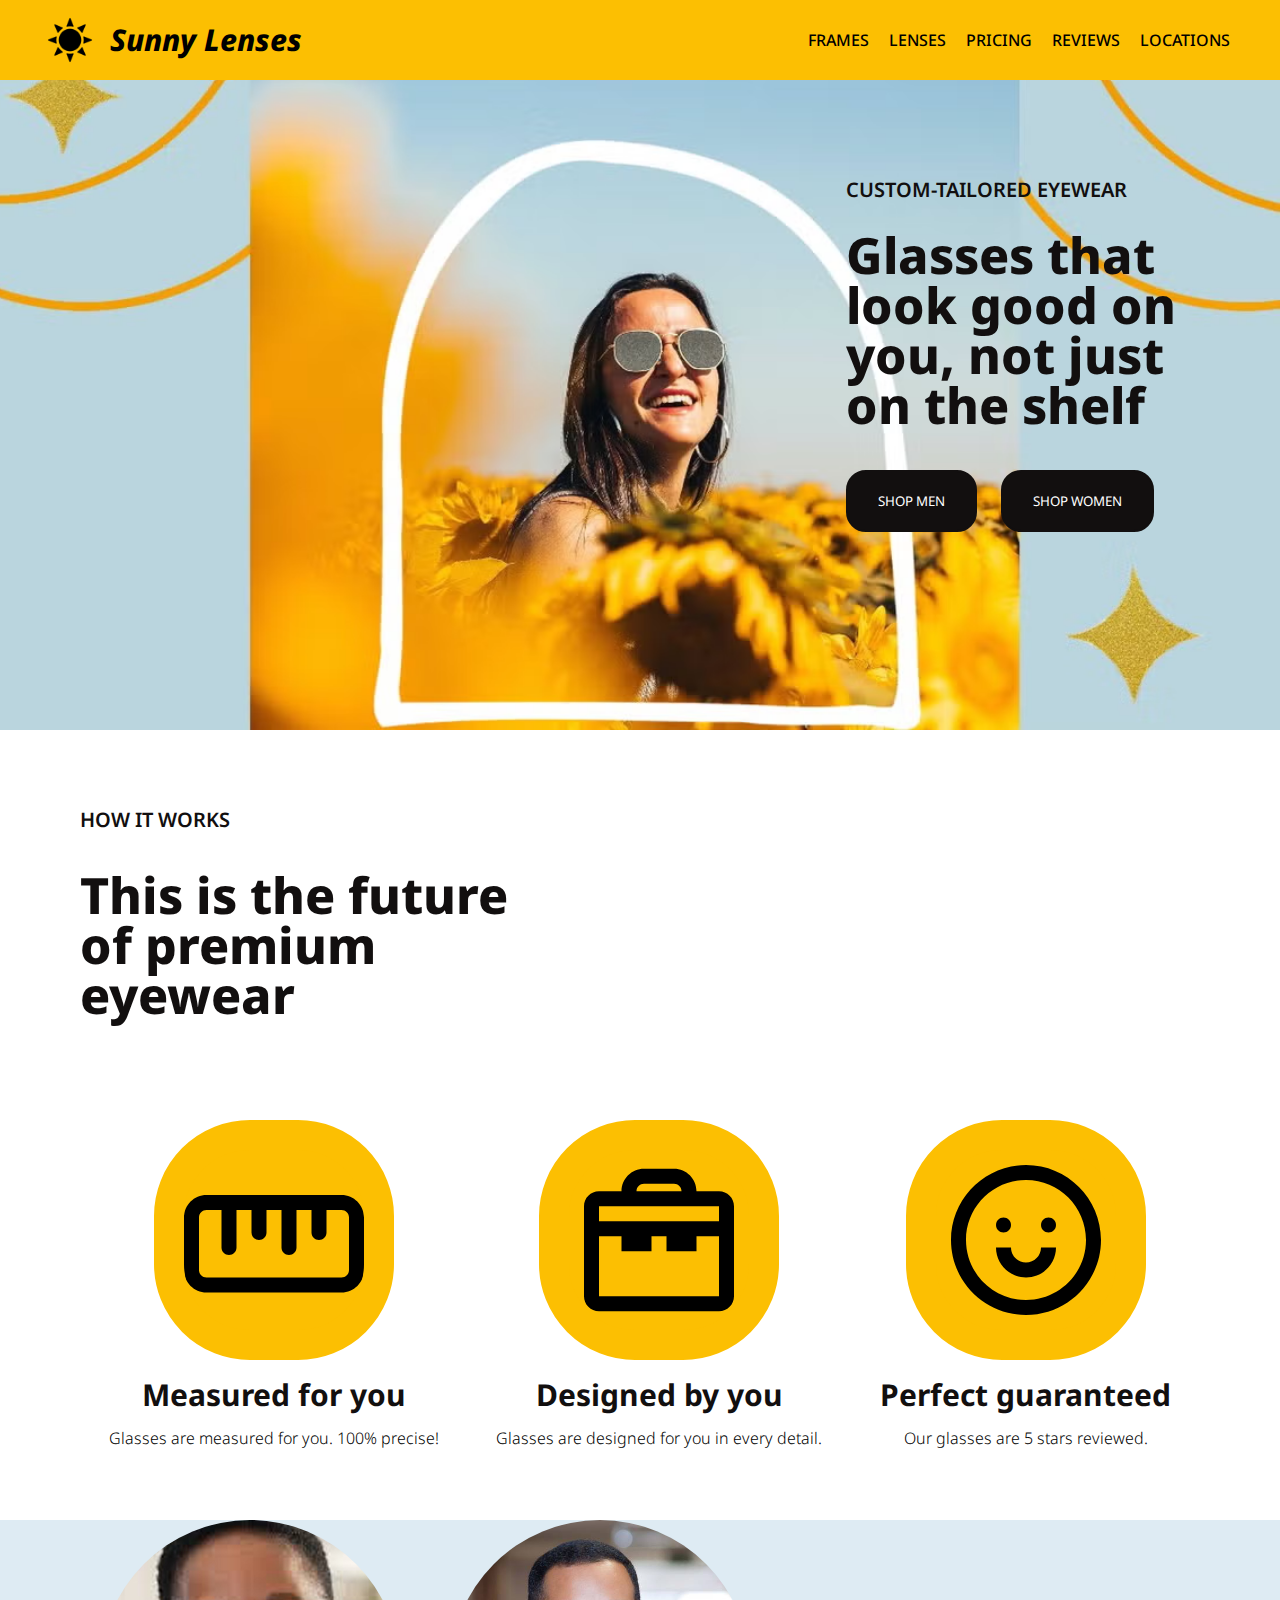
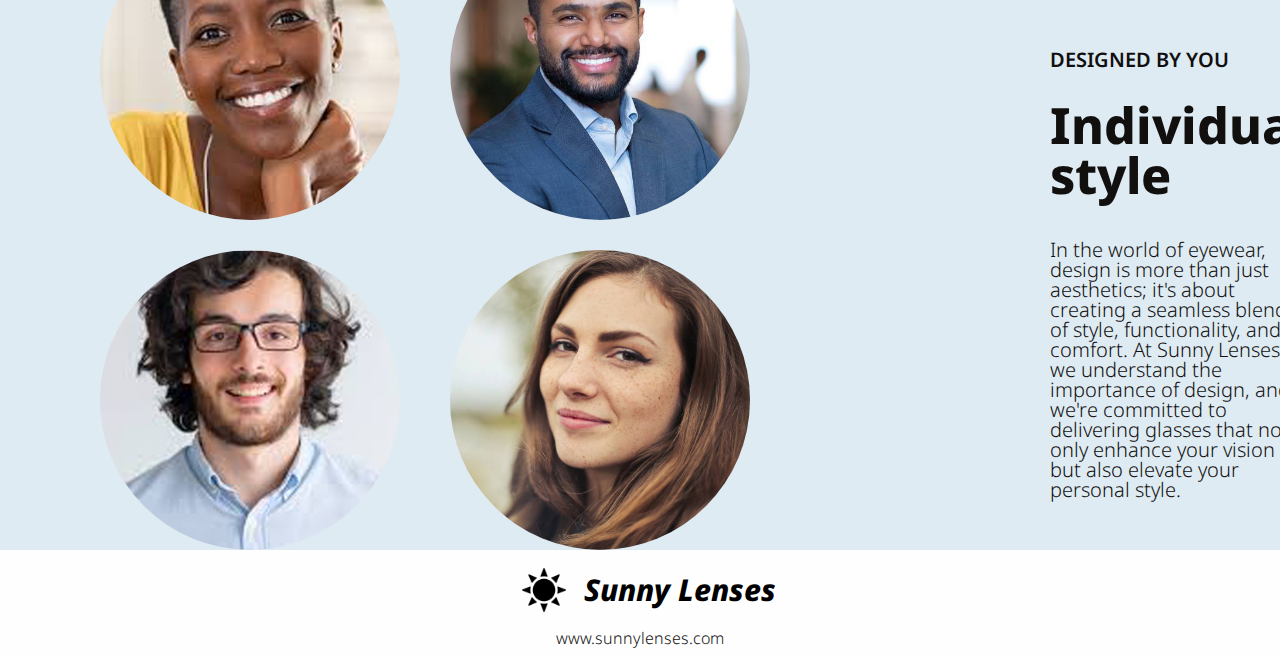
==== exercicios-html/exercicio-04/index.html @ 57425cbf "add exer 04" ====
<!DOCTYPE html>
<html lang="pt-br">

<head>
    <meta charset="UTF-8">
    <meta name="viewport" content="width=device-width, initial-scale=1.0">
    <title>Sunny Lenses</title>
    <link rel="icon" type="image/x-icon" href="assets/free-sun-icon-3337-thumb.png">
    <link rel="stylesheet" href="reset.css">
    <link rel="stylesheet" href="style.css">
</head>

<!-- SITE NAO ESTA RESPONSIVO -->

<body>
    <header class="cabecalho">
        <div class="container-logo">
            <img src="assets/free-sun-icon-3337-thumb.png" alt="logo da sunny" class="logo">
            <h2 class="texto-logo">Sunny Lenses</h2>
        </div>
        <div class="navegacao">
            <ul class="lista-cabecalho">
                <li class="item-lista-cabecalho">FRAMES</li>
                <li class="item-lista-cabecalho">LENSES</li>
                <li class="item-lista-cabecalho">PRICING</li>
                <li class="item-lista-cabecalho">REVIEWS</li>
                <li class="item-lista-cabecalho">LOCATIONS</li>
            </ul>
        </div>
    </header>
    <main>
        <section class="container banner">
            <div class="infos-banner">
                <h3>CUSTOM-TAILORED EYEWEAR</h3>
                <h2>Glasses that look good on you, not just on the shelf</h2>
                <div>
                    <input type="button" value="SHOP MEN">
                    <input type="button" value="SHOP WOMEN">
                </div>
            </div>
        </section>
        <section class="container banner2">
            <div class="titulos-banner2">
                <h3> HOW IT WORKS</h3>
                <h2> This is the future of premium eyewear</h2>
            </div>
            <div class="todos-beneficios">
                <div class="beneficios">
                    <img src="assets/rule.svg" alt="imagem regua">
                    <h4>Measured for you</h4>
                    <p>Glasses are measured for you. 100% precise!</p>
                </div>

                <div class="beneficios">
                    <img src="assets/designed.svg" alt="imagem regua">
                    <h4>Designed by you</h4>
                    <p>Glasses are designed for you in every detail.</p>
                </div>
                <div class="beneficios">
                    <img src="assets/smile.svg" alt="imagem regua">
                    <h4>Perfect guaranteed</h4>
                    <p>Our glasses are 5 stars reviewed.</p>
                </div>
            </div>
        </section>
        <section class="container banner3">
            <div class="imagens-alunos">
                <img src="assets/aluno1.jpg" alt="aluno1" class="imagem-aluno">
                <img src="assets/aluno2.jpg" alt="aluno1" class="imagem-aluno">
                <img src="assets/aluno3.jpg" alt="aluno1" class="imagem-aluno">
                <img src="assets/aluno4.jpg" alt="aluno1" class="imagem-aluno">
            </div>
            <div class="infos-banner3">
                <h3>DESIGNED BY YOU</h3>
                <h2>Individual style</h2>
                <p>In the world of eyewear, design is more than just aesthetics; it's about creating a seamless blend of
                    style, functionality, and comfort. At Sunny Lenses, we understand the importance of design, and
                    we're committed to delivering glasses that not only enhance your vision but also elevate your
                    personal style. </p>
            </div>
        </section>
        <footer class="rodape">
            <div class="container-logo">
                <img src="assets/free-sun-icon-3337-thumb.png" alt="logo da sunny" class="logo rodape-sunny">
                <h2 class="texto-logo">Sunny Lenses</h2>
            </div>
               <a href="index.html"> www.sunnylenses.com</a>
           
        </footer>
    </main>

</body>

</html>
---- exercicios-html/exercicio-04/style.css ----
@import url('https://fonts.googleapis.com/css2?family=Noto+Sans:ital,wght@0,200;0,300;0,400;0,500;0,600;0,800;1,200;1,600;1,700;1,800;1,900&family=Open+Sans:wght@300;400;700&display=swap');

:root {
    --cor-primaria: #FCBF02;
    --cor-secundaria: #120F0F;
    --cor-terciaria: #FEFEFE;
    --cor-quartenaria: #FEFEFE;
    --fonte-principal: 'Noto Sans', sans-serif;
    --peso-fonte: 300;
    --cor-fundo3: #DEEBF3
}

body {
    font-family: var(--fonte-principal);
    font-weight: var(--peso-fonte);
    position: relative;
}

.cabecalho {
    display: flex;
    align-items: center;
    justify-content: space-between;
    background-color: var(--cor-primaria);
    position: fixed;
    width: 100vw;
}

.container-logo {
    display: flex;
    align-items: center;
}

.logo {
    width: 50px;
    padding: 15px;
    margin-left: 30px;
}

.lista-cabecalho {
    display: flex;
}

.texto-logo {
    font-weight: 800;
    font-style: italic;
    font-size: 30px;
}

.item-lista-cabecalho {
    margin: 10px;
    font-weight: 500;
}

.item-lista-cabecalho:nth-child(5) {
    margin-right: 50px;
}

.container {
    height: 70vh;
}

.banner {
    display: flex;
    background-image: url(./assets/wp-2020-07-header-image-1.avif);
    background-repeat: no-repeat;
    background-size: cover;
    justify-content: flex-end;
    background-position: 100%;
    padding-top: 100px;
}

.infos-banner {
    margin-right: 50px;
    width: 30%;
}

.infos-banner h3 {
    font-size: 20px;
    margin: 80px 0 30px;
    font-weight: 600;
    color: var(--cor-secundaria);
}

.infos-banner h2 {
    font-size: 50px;
    flex-wrap: wrap;
    margin: 0 0 40px 0;
    font-weight: 800;
    color: var(--cor-secundaria);
}

.infos-banner input {
    background-color: var(--cor-secundaria);
    color: var(--cor-terciaria);
    padding: 20px 30px;
    border: 2px solid var(--cor-secundaria);
    border-radius: 20px;
    font-family: var(--fonte-principal);
}

input:hover {
    color: var(--cor-primaria);
}

li:hover {
    color: var(--cor-quartenaria);
}

.infos-banner input:nth-child(1) {
    margin: 0 20px 0 0;
}

.banner2 {
    display: block;
    margin: 80px;
}

.banner2 h3 {
    font-size: 20px;
    font-weight: 600;
    margin-bottom: 40px;
    color: var(--cor-secundaria);
}

.banner2 h2 {
    font-size: 50px;
    flex-wrap: wrap;
    margin-bottom: 40px;
    font-weight: 800;
    color: var(--cor-secundaria);
}

.titulos-banner2 {
    width: 40%;
}

.beneficios img {
    width: 180px;
    background-color: var(--cor-primaria);
    border: 30px solid var(--cor-primaria);
    border-radius: 40%;
}

.beneficios h4 {
    font-size: 30px;
    margin: 20px 0;
    font-weight: 700;
    color: var(--cor-secundaria);
}

.beneficios {
    display: flex;
    flex-direction: column;
    align-items: center;
}

.todos-beneficios {
    display: grid;
    grid-template-columns: auto auto auto;
    grid-template-rows: auto;
    margin: 100px 0;
}

.infos-banner3 h3 {
    font-size: 20px;
    margin: 80px 0 30px;
    font-weight: 600;
    color: var(--cor-secundaria);
}

.infos-banner3 h2 {
    font-size: 50px;
    flex-wrap: wrap;
    margin: 0 0 40px 0;
    font-weight: 800;
    color: var(--cor-secundaria);
}

.infos-banner3 {
    width: 30%;
    margin-left: 200px;
}

.infos-banner3 p {
    font-size: 20px;
    flex-wrap: wrap;
    color: var(--cor-secundaria);
}

.banner3 {
    display: flex;
    background-color: var(--cor-fundo3);
    align-items: center;
}

.imagem-aluno {
    width: 300px;
    border-radius: 50%;
}

.imagens-alunos {
    display: grid;
    grid-template-columns: auto auto;
    grid-template-rows: auto auto;
    gap: 30px 50px;
    padding: 100px;
}

.rodape {
    display: flex;
    justify-content: center;
    background-color: var(--cor-quartenaria);
    flex-direction: column;
    align-items: center;
}

.rodape a {
    text-decoration: none;
    color: var(--cor-secundaria);
 margin-bottom: 10px;
}

.rodape-sunny {
    margin-left: 0;
}

.rodape a:hover {
    color: var(--cor-primaria);
}
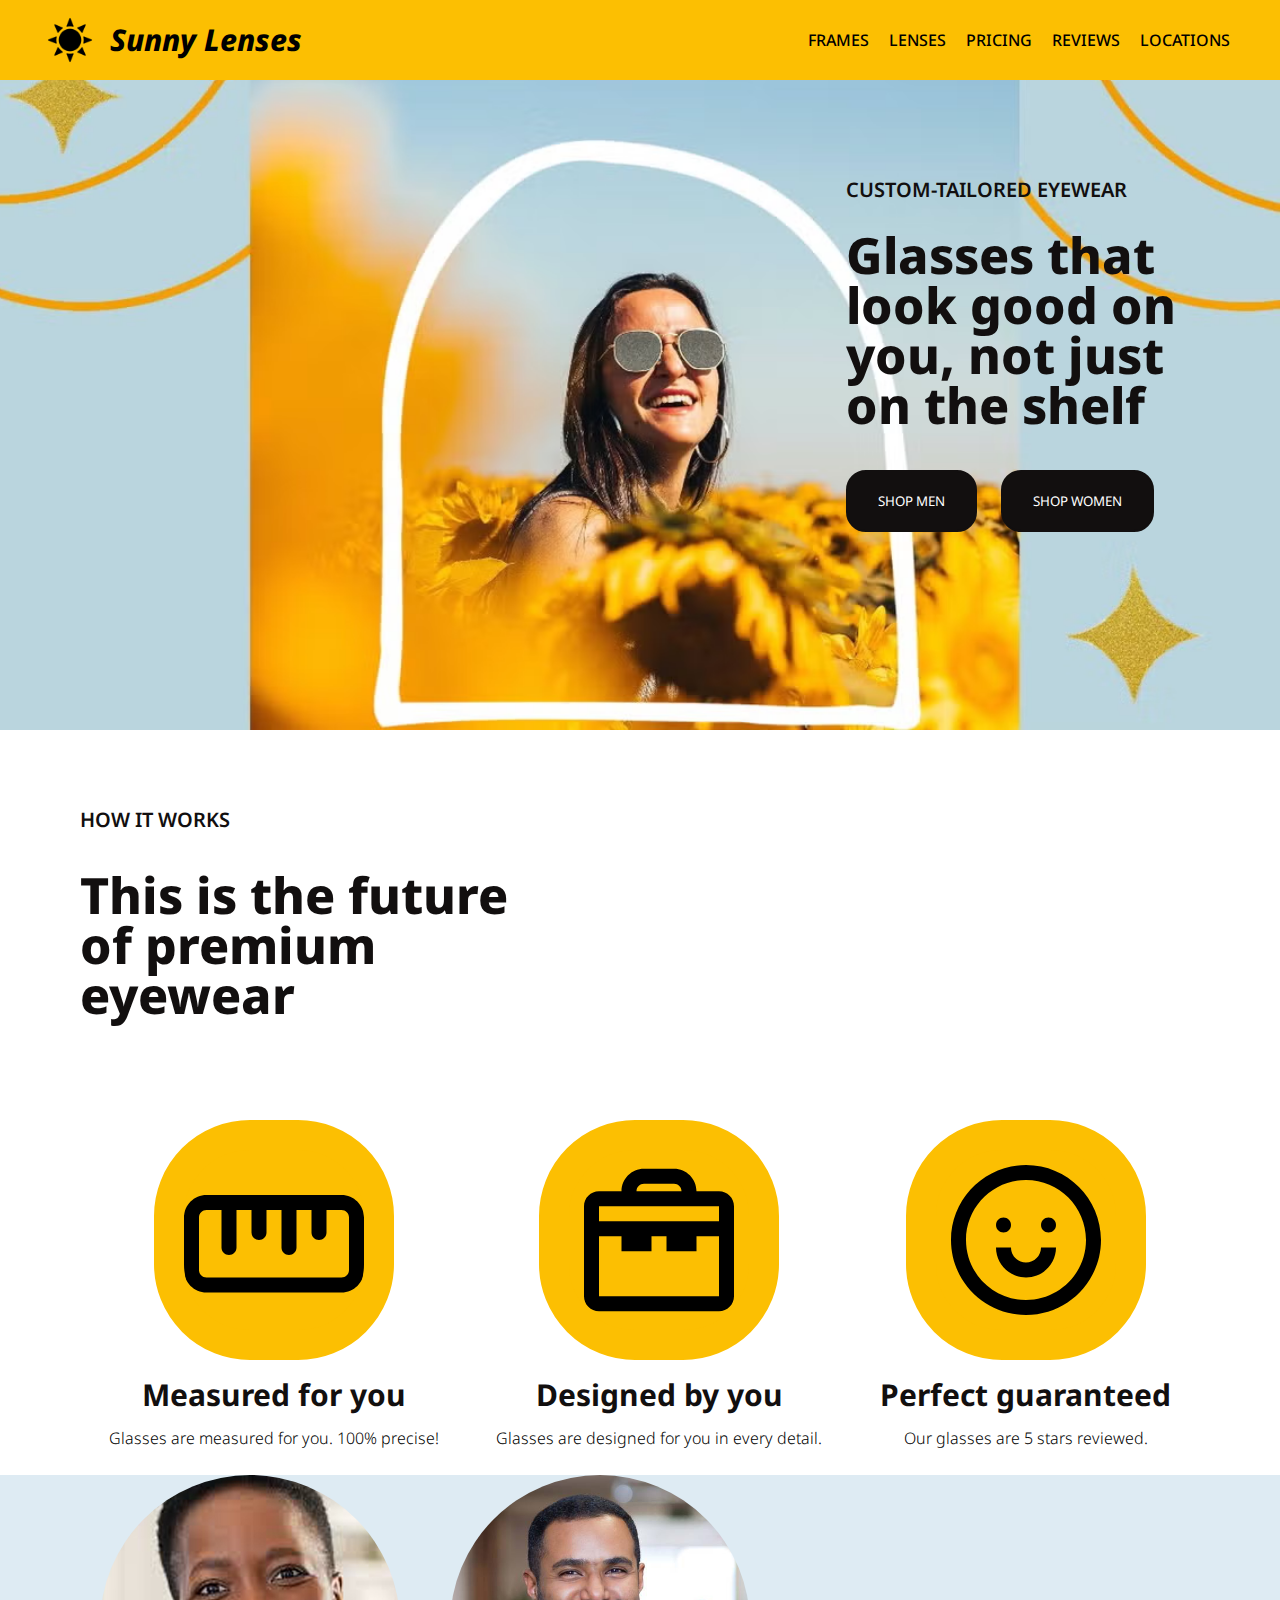
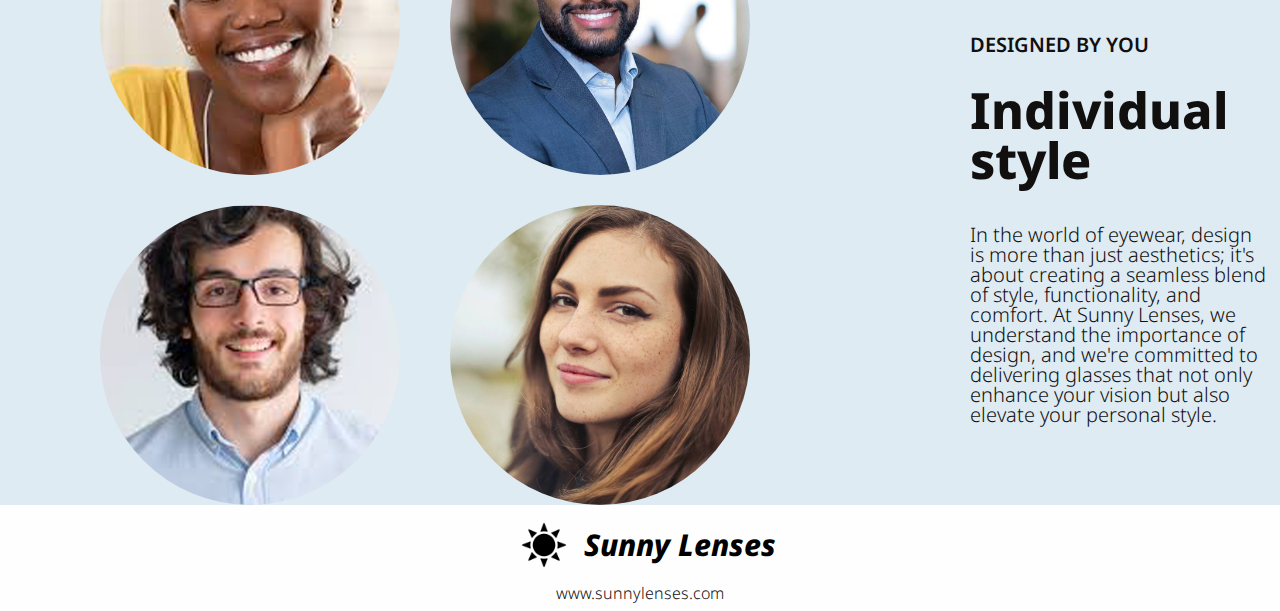
==== commit 83e50b5e: "alterando exer 04" ====
--- a/exercicios-html/exercicio-04/index.html
+++ b/exercicios-html/exercicio-04/index.html
@@ -33,7 +33,7 @@
             <div class="infos-banner">
                 <h3>CUSTOM-TAILORED EYEWEAR</h3>
                 <h2>Glasses that look good on you, not just on the shelf</h2>
-                <div>
+                <div class="botoes">
                     <input type="button" value="SHOP MEN">
                     <input type="button" value="SHOP WOMEN">
                 </div>
@@ -44,20 +44,20 @@
                 <h3> HOW IT WORKS</h3>
                 <h2> This is the future of premium eyewear</h2>
             </div>
-            <div class="todos-beneficios">
-                <div class="beneficios">
+            <div class="todos-beneficios" >
+                <div class="beneficios" id="bene1">
                     <img src="assets/rule.svg" alt="imagem regua">
                     <h4>Measured for you</h4>
                     <p>Glasses are measured for you. 100% precise!</p>
                 </div>
 
-                <div class="beneficios">
+                <div class="beneficios" id="bene2">
                     <img src="assets/designed.svg" alt="imagem regua">
                     <h4>Designed by you</h4>
                     <p>Glasses are designed for you in every detail.</p>
                 </div>
-                <div class="beneficios">
-                    <img src="assets/smile.svg" alt="imagem regua">
+                <div class="beneficios" id="bene3">
+                    <img src="assets/smile.svg" alt="imagem regua" >
                     <h4>Perfect guaranteed</h4>
                     <p>Our glasses are 5 stars reviewed.</p>
                 </div>
@@ -78,6 +78,7 @@
                     we're committed to delivering glasses that not only enhance your vision but also elevate your
                     personal style. </p>
             </div>
+            </section>
         </section>
         <footer class="rodape">
             <div class="container-logo">
--- a/exercicios-html/exercicio-04/style.css
+++ b/exercicios-html/exercicio-04/style.css
@@ -113,6 +113,7 @@
 .banner2 {
     display: block;
     margin: 80px;
+    height: 65vh;
 }
 
 .banner2 h3 {
@@ -178,7 +179,8 @@
 
 .infos-banner3 {
     width: 30%;
-    margin-left: 200px;
+    margin-left: 120px;
+    margin-right: 10px;
 }
 
 .infos-banner3 p {
@@ -217,7 +219,7 @@
 .rodape a {
     text-decoration: none;
     color: var(--cor-secundaria);
- margin-bottom: 10px;
+    margin-bottom: 10px;
 }
 
 .rodape-sunny {
@@ -226,4 +228,4 @@
 
 .rodape a:hover {
     color: var(--cor-primaria);
-}+}
